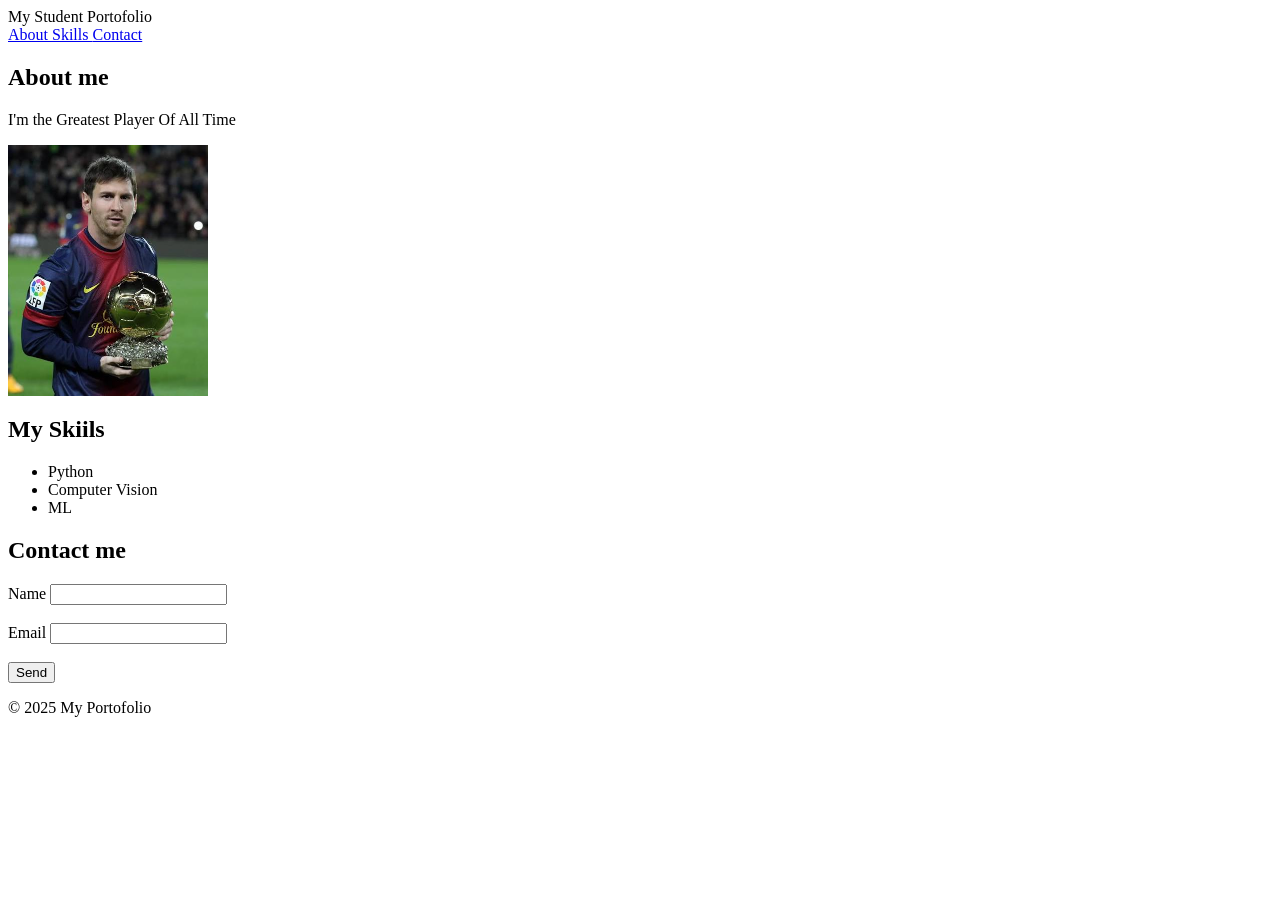
==== index.html @ aed51384 "learning HTML & CSS" ====
<html>
    <head>
        <title>
            Portofolio
        </title>
    </head>
    <body>
        <header>
            My Student Portofolio
            <nav>
            <a href = "#about"> About 
            </a>
            <a href = "#skills"> Skills  
            </a>
            <a href = "#contact"> Contact 
            </a>
        </nav>
        </header>
        <section id = "about">
            <h2> About me </h2>
            <p> I'm the Greatest Player Of All Time </p>
            <img src = "images.jpg"
            alt = "Profile Photo"
            width = "200"
        </section>
        <section id = "skills">
            <h2> My Skiils </h2>
            <ul>
                <li> Python </li>
                <li> Computer Vision </li>
                <li> ML </li>
            </ul>
        </section>
        <section id = "contact">
            <h2> Contact me </h2>
            <form>
                <label for = "name"> Name </label>
                <input type = "name" id = "name" name = "name"> 
                <br>
                <br>
                <label for = "email"> Email </label>
                <input type = "email" id = "email" name = "email">
                <br>
                <br>
                <button type = "submit"> Send </button>
            </form>

        </section>
        <footer>
            <p>&copy; 2025 My Portofolio</p>
        </footer>
    </body>
</html>
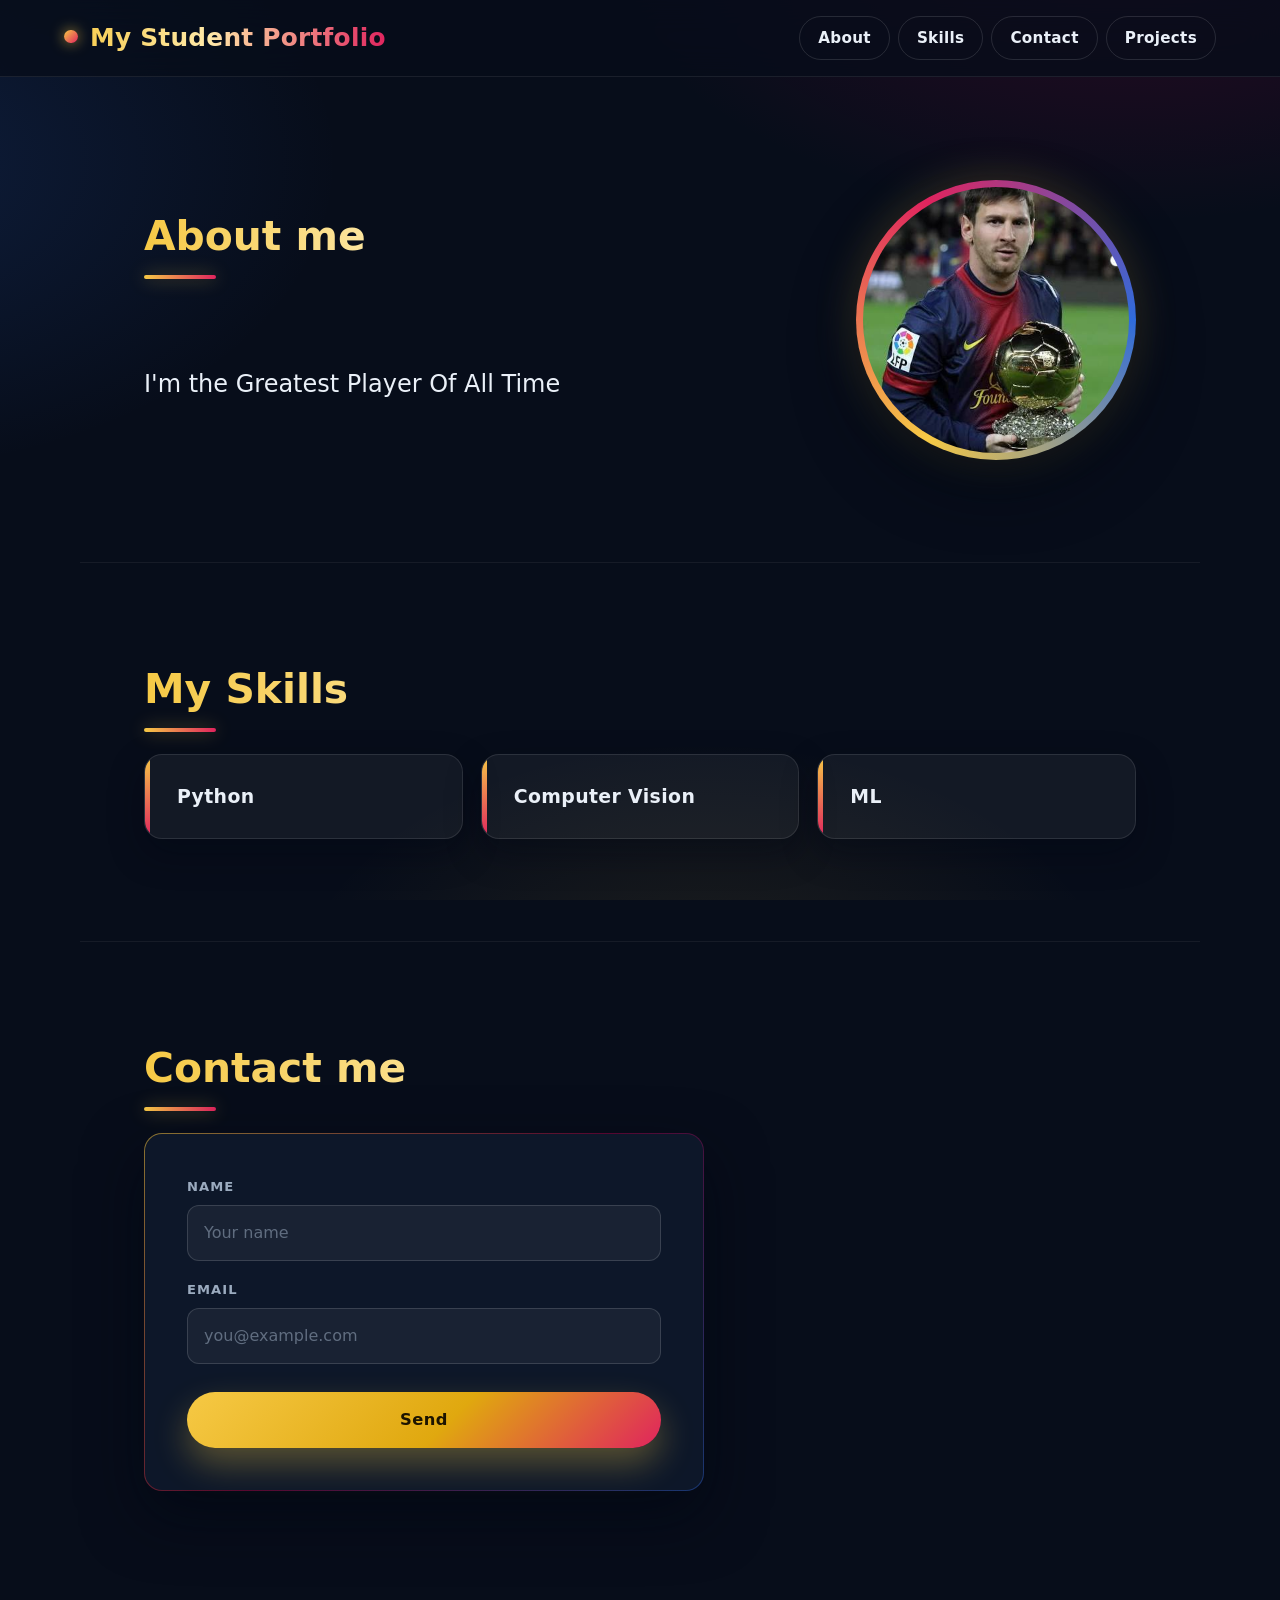
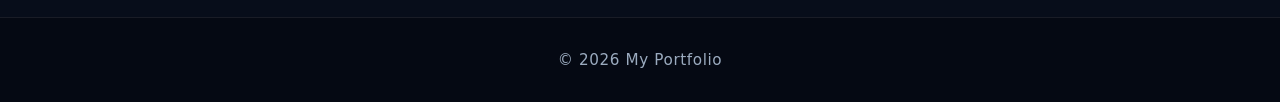
==== commit f4c6796d: "Style portfolio and projects pages with a polished CSS design - Add full stylesheet: dark navy + gol" ====
--- a/index.html
+++ b/index.html
@@ -1,54 +1,46 @@
-<html>
+<!DOCTYPE html>
+<html lang="en">
     <head>
-        <title>
-            Portofolio
-        </title>
+        <meta charset="UTF-8">
+        <meta name="viewport" content="width=device-width, initial-scale=1.0">
+        <title>Portfolio</title>
+        <link rel="stylesheet" href="style.css">
     </head>
     <body>
         <header>
-            My Student Portofolio
+            <h1>My Student Portfolio</h1>
             <nav>
-            <a href = "#about"> About 
-            </a>
-            <a href = "#skills"> Skills  
-            </a>
-            <a href = "#contact"> Contact 
-            </a>
-        </nav>
+                <a href="#about">About</a>
+                <a href="#skills">Skills</a>
+                <a href="#contact">Contact</a>
+                <a href="myproject.html">Projects</a>
+            </nav>
         </header>
-        <section id = "about">
-            <h2> About me </h2>
-            <p> I'm the Greatest Player Of All Time </p>
-            <img src = "images.jpg"
-            alt = "Profile Photo"
-            width = "200"
+        <section id="about">
+            <h2>About me</h2>
+            <p>I'm the Greatest Player Of All Time</p>
+            <img src="images.jpg" alt="Profile Photo" width="200">
         </section>
-        <section id = "skills">
-            <h2> My Skiils </h2>
+        <section id="skills">
+            <h2>My Skills</h2>
             <ul>
-                <li> Python </li>
-                <li> Computer Vision </li>
-                <li> ML </li>
+                <li>Python</li>
+                <li>Computer Vision</li>
+                <li>ML</li>
             </ul>
         </section>
-        <section id = "contact">
-            <h2> Contact me </h2>
+        <section id="contact">
+            <h2>Contact me</h2>
             <form>
-                <label for = "name"> Name </label>
-                <input type = "name" id = "name" name = "name"> 
-                <br>
-                <br>
-                <label for = "email"> Email </label>
-                <input type = "email" id = "email" name = "email">
-                <br>
-                <br>
-                <button type = "submit"> Send </button>
+                <label for="name">Name</label>
+                <input type="text" id="name" name="name" placeholder="Your name" required>
+                <label for="email">Email</label>
+                <input type="email" id="email" name="email" placeholder="you@example.com" required>
+                <button type="submit">Send</button>
             </form>
-
         </section>
         <footer>
-            <p>&copy; 2025 My Portofolio</p>
+            <p>&copy; 2026 My Portfolio</p>
         </footer>
     </body>
 </html>
-
--- a/style.css
+++ b/style.css
@@ -0,0 +1,467 @@
+/* ============================================================
+   My Portfolio — shared stylesheet
+   Theme: midnight navy + blaugrana garnet + Ballon d'Or gold
+   ============================================================ */
+
+/* ---------- Design tokens ---------- */
+:root {
+  --bg: #070d1a;
+  --bg-soft: #0d1729;
+  --card: rgba(255, 255, 255, 0.05);
+  --card-border: rgba(255, 255, 255, 0.1);
+  --text: #eaf0f8;
+  --muted: #9babbf;
+  --gold: #f6c945;
+  --gold-deep: #e0a80f;
+  --garnet: #a50044;
+  --garnet-soft: #e0245e;
+  --blue: #2f6bdb;
+  --radius: 18px;
+  --side: clamp(20px, 5vw, 64px);
+  --shadow: 0 24px 60px rgba(2, 6, 16, 0.55);
+  --font: "Segoe UI", system-ui, -apple-system, Roboto,
+    "Helvetica Neue", Arial, sans-serif;
+}
+
+/* ---------- Base ---------- */
+* {
+  box-sizing: border-box;
+}
+
+html {
+  scroll-behavior: smooth;
+}
+
+body {
+  margin: 0;
+  font-family: var(--font);
+  color: var(--text);
+  line-height: 1.6;
+  min-height: 100vh;
+  background:
+    radial-gradient(900px 520px at 88% -10%, rgba(165, 0, 68, 0.24), transparent 60%),
+    radial-gradient(820px 520px at -12% 18%, rgba(47, 107, 219, 0.18), transparent 60%),
+    radial-gradient(720px 460px at 55% 112%, rgba(246, 201, 69, 0.1), transparent 58%),
+    var(--bg);
+  background-attachment: fixed;
+}
+
+::selection {
+  background: var(--gold);
+  color: #171000;
+}
+
+img {
+  display: block;
+  max-width: 100%;
+}
+
+/* Keep anchor targets clear of the sticky header */
+section[id] {
+  scroll-margin-top: 96px;
+}
+
+/* ============================================================
+   Header + navigation
+   ============================================================ */
+header {
+  position: sticky;
+  top: 0;
+  z-index: 50;
+  display: flex;
+  flex-wrap: wrap;
+  align-items: center;
+  justify-content: space-between;
+  gap: 14px 24px;
+  padding: 16px var(--side);
+  background: rgba(7, 13, 26, 0.78);
+  backdrop-filter: blur(16px);
+  -webkit-backdrop-filter: blur(16px);
+  border-bottom: 1px solid rgba(255, 255, 255, 0.08);
+}
+
+header h1 {
+  margin: 0;
+  font-size: clamp(1.15rem, 2.4vw, 1.55rem);
+  font-weight: 800;
+  letter-spacing: 0.01em;
+  background: linear-gradient(92deg, var(--gold), #ffe9a8 45%, var(--garnet-soft));
+  -webkit-background-clip: text;
+  background-clip: text;
+  color: transparent;
+}
+
+header h1::before {
+  content: "";
+  display: inline-block;
+  width: 0.55em;
+  height: 0.55em;
+  margin-right: 0.5em;
+  border-radius: 50%;
+  vertical-align: 0.12em;
+  background: linear-gradient(135deg, var(--gold), var(--garnet-soft));
+  box-shadow: 0 0 14px rgba(246, 201, 69, 0.7);
+}
+
+nav {
+  display: flex;
+  flex-wrap: wrap;
+  gap: 8px;
+}
+
+nav a {
+  display: inline-block;
+  padding: 9px 18px;
+  border-radius: 999px;
+  border: 1px solid rgba(255, 255, 255, 0.12);
+  color: var(--text);
+  text-decoration: none;
+  font-size: 0.95rem;
+  font-weight: 600;
+  letter-spacing: 0.02em;
+  transition: transform 0.22s ease, background 0.22s ease,
+    border-color 0.22s ease, color 0.22s ease, box-shadow 0.22s ease;
+}
+
+nav a:hover,
+nav a:focus-visible {
+  transform: translateY(-2px);
+  color: #1c1400;
+  background: linear-gradient(135deg, var(--gold), var(--gold-deep));
+  border-color: transparent;
+  box-shadow: 0 12px 26px rgba(246, 201, 69, 0.35);
+  outline: none;
+}
+
+/* ============================================================
+   Sections — shared
+   ============================================================ */
+section {
+  max-width: 1120px;
+  margin-inline: auto;
+  padding: clamp(52px, 8vw, 104px) var(--side);
+}
+
+section + section {
+  border-top: 1px solid rgba(255, 255, 255, 0.06);
+}
+
+h2 {
+  margin: 0 0 22px;
+  font-size: clamp(1.75rem, 3.6vw, 2.55rem);
+  line-height: 1.2;
+  background: linear-gradient(92deg, var(--gold) 0%, #fff0c2 48%, var(--garnet-soft) 100%);
+  -webkit-background-clip: text;
+  background-clip: text;
+  color: transparent;
+}
+
+h2::after {
+  content: "";
+  display: block;
+  width: 72px;
+  height: 4px;
+  margin-top: 14px;
+  border-radius: 999px;
+  background: linear-gradient(90deg, var(--gold), var(--garnet-soft));
+  box-shadow: 0 0 18px rgba(246, 201, 69, 0.45);
+}
+
+p {
+  margin: 0 0 1em;
+  color: var(--muted);
+}
+
+/* ============================================================
+   About — photo + intro
+   ============================================================ */
+#about {
+  display: grid;
+  grid-template-columns: minmax(0, 1fr) auto;
+  grid-template-areas:
+    "title photo"
+    "text  photo";
+  align-items: center;
+  column-gap: clamp(28px, 5vw, 72px);
+}
+
+#about h2 {
+  grid-area: title;
+}
+
+#about p {
+  grid-area: text;
+  max-width: 46ch;
+  font-size: clamp(1.12rem, 2.2vw, 1.5rem);
+  color: var(--text);
+}
+
+#about img {
+  grid-area: photo;
+  width: clamp(200px, 26vw, 280px);
+  aspect-ratio: 1;
+  object-fit: cover;
+  border-radius: 50%;
+  padding: 7px;
+  background: conic-gradient(from 210deg, var(--gold), var(--garnet-soft), var(--blue), var(--gold));
+  box-shadow: 0 26px 60px rgba(2, 6, 16, 0.6), 0 0 42px rgba(246, 201, 69, 0.22);
+  animation: float 7s ease-in-out infinite;
+}
+
+@keyframes float {
+  0%,
+  100% {
+    transform: translateY(0);
+  }
+  50% {
+    transform: translateY(-12px);
+  }
+}
+
+/* ============================================================
+   Skills / Languages — cards
+   ============================================================ */
+#skills ul,
+#languages ul {
+  display: flex;
+  flex-wrap: wrap;
+  justify-content: center;
+  gap: 18px;
+  margin: 0;
+  padding: 0;
+  list-style: none;
+}
+
+#skills li,
+#languages li {
+  position: relative;
+  flex: 1 1 220px;
+  max-width: 330px;
+  padding: 26px 26px 26px 32px;
+  overflow: hidden;
+  background: var(--card);
+  border: 1px solid var(--card-border);
+  border-radius: var(--radius);
+  font-size: 1.18rem;
+  font-weight: 700;
+  letter-spacing: 0.02em;
+  box-shadow: 0 14px 34px rgba(2, 6, 16, 0.35);
+  transition: transform 0.25s ease, border-color 0.25s ease, box-shadow 0.25s ease;
+}
+
+#skills li::before,
+#languages li::before {
+  content: "";
+  position: absolute;
+  inset: 0 auto 0 0;
+  width: 5px;
+  background: linear-gradient(180deg, var(--gold), var(--garnet-soft));
+}
+
+#skills li:hover,
+#languages li:hover {
+  transform: translateY(-6px);
+  border-color: rgba(246, 201, 69, 0.45);
+  box-shadow: 0 22px 46px rgba(2, 6, 16, 0.5), 0 0 32px rgba(246, 201, 69, 0.16);
+}
+
+/* ============================================================
+   Projects list
+   ============================================================ */
+#project p {
+  position: relative;
+  margin: 0 0 16px;
+  padding: 22px 26px 22px 34px;
+  background: var(--card);
+  border: 1px solid var(--card-border);
+  border-radius: var(--radius);
+  color: var(--text);
+  font-size: 1.16rem;
+  font-weight: 600;
+  box-shadow: 0 14px 34px rgba(2, 6, 16, 0.35);
+  transition: transform 0.25s ease, border-color 0.25s ease, box-shadow 0.25s ease;
+}
+
+#project p::before {
+  content: "";
+  position: absolute;
+  inset: 0 auto 0 0;
+  width: 5px;
+  border-radius: var(--radius) 0 0 var(--radius);
+  background: linear-gradient(180deg, var(--gold), var(--garnet-soft));
+}
+
+#project p:hover {
+  transform: translateX(8px);
+  border-color: rgba(246, 201, 69, 0.45);
+  box-shadow: 0 22px 46px rgba(2, 6, 16, 0.5), 0 0 32px rgba(246, 201, 69, 0.14);
+}
+
+#project p:last-child {
+  margin-bottom: 0;
+}
+
+/* ============================================================
+   Contact form
+   ============================================================ */
+#contact form {
+  display: flex;
+  flex-direction: column;
+  max-width: 560px;
+  padding: clamp(24px, 4vw, 42px);
+  border: 1px solid transparent;
+  border-radius: var(--radius);
+  background:
+    linear-gradient(var(--bg-soft), var(--bg-soft)) padding-box,
+    linear-gradient(135deg, rgba(246, 201, 69, 0.55), rgba(165, 0, 68, 0.5), rgba(47, 107, 219, 0.45)) border-box;
+  box-shadow: var(--shadow);
+}
+
+#contact label {
+  margin-top: 18px;
+  font-size: 0.82rem;
+  font-weight: 700;
+  letter-spacing: 0.08em;
+  text-transform: uppercase;
+  color: var(--muted);
+}
+
+#contact label:first-of-type {
+  margin-top: 0;
+}
+
+#contact input {
+  margin-top: 8px;
+  padding: 14px 16px;
+  font: inherit;
+  color: var(--text);
+  background: rgba(255, 255, 255, 0.05);
+  border: 1px solid rgba(255, 255, 255, 0.14);
+  border-radius: 12px;
+  transition: border-color 0.22s ease, box-shadow 0.22s ease, background 0.22s ease;
+}
+
+#contact input::placeholder {
+  color: rgba(155, 171, 191, 0.55);
+}
+
+#contact input:hover {
+  background: rgba(255, 255, 255, 0.07);
+}
+
+#contact input:focus {
+  outline: none;
+  border-color: var(--gold);
+  background: rgba(255, 255, 255, 0.08);
+  box-shadow: 0 0 0 4px rgba(246, 201, 69, 0.2);
+}
+
+#contact button {
+  margin-top: 28px;
+  padding: 15px 34px;
+  font: inherit;
+  font-size: 1.02rem;
+  font-weight: 700;
+  letter-spacing: 0.03em;
+  color: #1c1400;
+  cursor: pointer;
+  border: none;
+  border-radius: 999px;
+  background: linear-gradient(135deg, var(--gold), var(--gold-deep) 55%, var(--garnet-soft));
+  box-shadow: 0 16px 34px rgba(246, 201, 69, 0.32);
+  transition: transform 0.22s ease, box-shadow 0.22s ease, filter 0.22s ease;
+}
+
+#contact button:hover {
+  transform: translateY(-3px);
+  filter: brightness(1.06);
+  box-shadow: 0 22px 44px rgba(246, 201, 69, 0.42);
+}
+
+#contact button:active {
+  transform: translateY(-1px) scale(0.98);
+}
+
+#contact button:focus-visible {
+  outline: 3px solid var(--gold);
+  outline-offset: 3px;
+}
+
+/* ============================================================
+   Footer
+   ============================================================ */
+footer {
+  margin-top: 24px;
+  padding: 30px var(--side);
+  text-align: center;
+  background: rgba(0, 0, 0, 0.28);
+  border-top: 1px solid rgba(255, 255, 255, 0.08);
+}
+
+footer p {
+  margin: 0;
+  font-size: 0.95rem;
+  letter-spacing: 0.04em;
+  color: var(--muted);
+}
+
+/* ============================================================
+   Responsive
+   ============================================================ */
+@media (max-width: 760px) {
+  header {
+    justify-content: center;
+    text-align: center;
+  }
+
+  nav {
+    justify-content: center;
+    width: 100%;
+  }
+
+  #about {
+    grid-template-columns: 1fr;
+    grid-template-areas:
+      "photo"
+      "title"
+      "text";
+    justify-items: center;
+    text-align: center;
+    row-gap: 26px;
+  }
+
+  #about p {
+    max-width: none;
+  }
+
+  #skills li,
+  #languages li {
+    max-width: none;
+    flex-basis: 100%;
+    text-align: left;
+  }
+
+  #contact form {
+    max-width: none;
+  }
+
+  #contact button {
+    width: 100%;
+  }
+}
+
+/* ============================================================
+   Motion preferences
+   ============================================================ */
+@media (prefers-reduced-motion: reduce) {
+  html {
+    scroll-behavior: auto;
+  }
+
+  *,
+  *::before,
+  *::after {
+    animation: none !important;
+    transition: none !important;
+  }
+}
